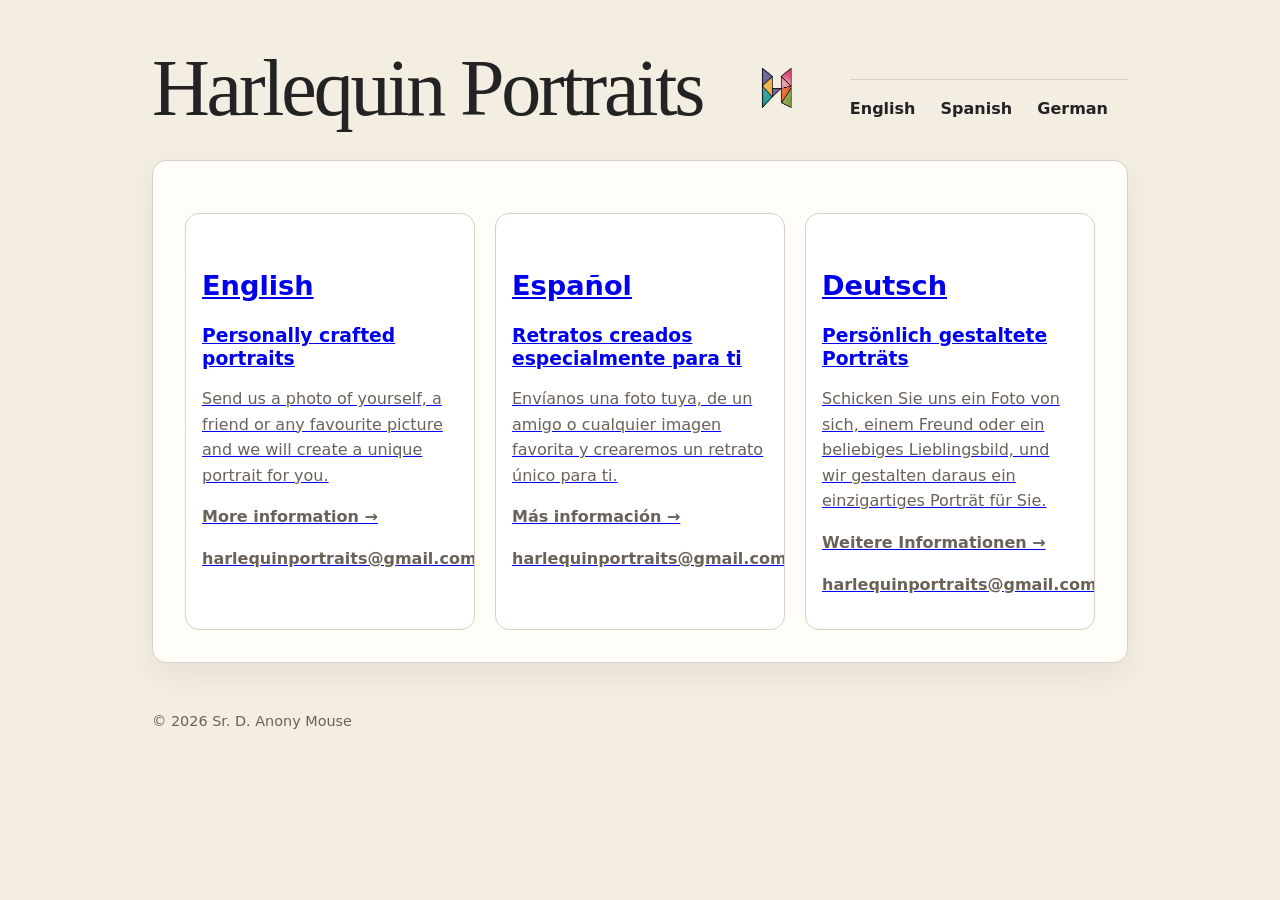
==== index.html @ 8757d45a "Add email contact to index.html" ====
<!DOCTYPE html>
<html lang="en">

<head>

    <meta charset="utf-8">

    <meta name="viewport"
          content="width=device-width, initial-scale=1">

    <title>Harlequin Portraits</title>

    <link rel="stylesheet" href="style.css">

</head>

<body>

<div class="wrapper">

    <header class="site-header">

        <h1 class="site-title">
            Harlequin Portraits
        </h1>

        <img src="mini-hq-logo.png"
             alt="Harlequin Portraits logo"
             class="site-logo">

        <nav>
            <a href="uk.html">English</a>
            <a href="es.html">Spanish</a>
            <a href="de.html">German</a>
        </nav>

    </header>


    <main>

        <div class="gallery">


            <a href="uk.html" class="card">

                <div class="card-content">

                    <h2>English</h2>

                    <h3>
                        Personally crafted portraits
                    </h3>

                    <p>
                        Send us a photo of yourself, a friend or any favourite
                        picture and we will create a unique portrait for you.
                    </p>

                    <p>
                        <strong>More information →</strong>
                    </p>
                    <p><strong>harlequinportraits@gmail.com</strong></p>

                </div>

            </a>


            <a href="es.html" class="card">

                <div class="card-content">

                    <h2>Español</h2>

                    <h3>
                        Retratos creados especialmente para ti
                    </h3>

                    <p>
                        Envíanos una foto tuya, de un amigo o cualquier imagen
                        favorita y crearemos un retrato único para ti.
                    </p>

                    <p>
                        <strong>Más información →</strong>
                    </p>
                    <p><strong>harlequinportraits@gmail.com</strong></p>
                </div>

            </a>


            <a href="de.html" class="card">

                <div class="card-content">

                    <h2>Deutsch</h2>

                    <h3>
                        Persönlich gestaltete Porträts
                    </h3>

                    <p>
                        Schicken Sie uns ein Foto von sich, einem Freund oder
                        ein beliebiges Lieblingsbild, und wir gestalten daraus
                        ein einzigartiges Porträt für Sie.
                    </p>

                    <p>
                        <strong>Weitere Informationen →</strong>
                    </p>
                    <p><strong>harlequinportraits@gmail.com</strong></p>
                </div>

            </a>


        </div>

    </main>


    <footer>

        <p>
            © 2026 Sr. D. Anony Mouse
        </p>

    </footer>

</div>

</body>

</html>
---- style.css ----
:root {
    --bg: #f3ede2;
    --paper: #fffdf8;
    --text: #232323;
    --muted: #6a6258;
    --line: #d8d0c4;
    --accent: #b64026;
    --soft: #f7f1e7;
}

* {
    box-sizing: border-box;
}

body {
    margin: 0;
    background: var(--bg);
    color: var(--text);
    font-family: system-ui, -apple-system, "Segoe UI", Arial, sans-serif;
    line-height: 1.6;
}

.wrapper {
    max-width: 1040px;
    margin: 0 auto;
    padding: 2rem;
}

/* =========================================================
   HEADER
   ========================================================= */

header {
    padding: 1rem 0 2rem;
}

.site-header {
    display: flex;
    align-items: center;
    justify-content: space-between;
    gap: 2rem;
}

.site-title {
    margin: 0;
    font-family: Georgia, "Times New Roman", serif;
    font-size: clamp(2.6rem, 7vw, 5rem);
    line-height: 1;
    font-weight: normal;
    letter-spacing: -0.04em;
}

.site-title span {
    color: var(--accent);
}

.site-logo {
    width: 35px;
    height: auto;
    flex-shrink: 0;
}

.example {
    width: 200px;
    height: auto;
    flex-shrink: 0;
}

.tagline {
    max-width: 680px;
    margin: 0.75rem 0 0;
    color: var(--muted);
    font-size: 1.2rem;
}

/* =========================================================
   NAVIGATION
   ========================================================= */

nav {
    margin-top: 1.5rem;
    padding-top: 1rem;
    border-top: 1px solid var(--line);
}

nav a {
    margin-right: 1.25rem;
    color: var(--text);
    text-decoration: none;
    font-weight: 700;
}

nav a:hover {
    color: var(--accent);
}

/* =========================================================
   MAIN CONTENT
   ========================================================= */

main {
    background: var(--paper);
    border: 1px solid var(--line);
    border-radius: 14px;
    padding: 2rem;
    box-shadow: 0 12px 30px rgba(0, 0, 0, 0.06);
}

h1,
h2,
h3 {
    line-height: 1.2;
}

h1 {
    margin-top: 0;
    font-size: clamp(2rem, 4vw, 3.2rem);
}

h2 {
    margin-top: 2.5rem;
    font-size: 1.7rem;
}

h3 {
    margin-bottom: 0.4rem;
}

.hero {
    max-width: 760px;
    font-size: 1.25rem;
    color: var(--muted);
}

.intro {
    max-width: 760px;
    font-size: 1.1rem;
}

/* =========================================================
   BUTTONS
   ========================================================= */

.button {
    display: inline-block;
    margin-top: 1rem;
    padding: 0.75rem 1.25rem;
    border: 2px solid var(--accent);
    border-radius: 999px;
    color: var(--accent);
    text-decoration: none;
    font-weight: 800;
}

.button:hover {
    background: var(--accent);
    color: var(--paper);
}

/* =========================================================
   GALLERY
   ========================================================= */

.gallery {
    display: grid;
    grid-template-columns: repeat(auto-fit, minmax(230px, 1fr));
    gap: 1.25rem;
    margin-top: 1.25rem;
}

.card {
    border: 1px solid var(--line);
    border-radius: 14px;
    overflow: hidden;
    background: #ffffff;
}

.placeholder {
    height: 190px;
    background:
        linear-gradient(
            135deg,
            #b64026 0%,
            #e5a23a 40%,
            #0f5c74 100%
        );
}

.placeholder.alt1 {
    background:
        linear-gradient(
            135deg,
            #111111 0%,
            #b64026 55%,
            #f3ede2 100%
        );
}

.placeholder.alt2 {
    background:
        linear-gradient(
            135deg,
            #0f5c74 0%,
            #f3ede2 45%,
            #d49a2a 100%
        );
}

.card-content {
    padding: 1rem;
}

.card-content p {
    color: var(--muted);
}

/* =========================================================
   SERVICE / PRODUCT PAGES
   Used for Harlequin and later similar pages
   ========================================================= */

.service-text {
    max-width: 760px;
}

.process {
    margin: 1.5rem 0;
    padding: 1rem 1.25rem;
    background: var(--soft);
    border-left: 4px solid var(--accent);
    border-radius: 8px;
    font-size: 1.1rem;
    font-weight: 600;
}

.price-grid {
    display: grid;
    grid-template-columns: repeat(auto-fit, minmax(240px, 1fr));
    gap: 1rem;
    margin: 1.5rem 0;
}

.price-card {
    padding: 1.25rem;
    background: #ffffff;
    border: 1px solid var(--line);
    border-radius: 12px;
}

.price-title {
    display: block;
    color: var(--muted);
}

.price {
    display: block;
    margin-top: 0.3rem;
    color: var(--accent);
    font-family: Georgia, "Times New Roman", serif;
    font-size: 1.2rem;
    line-height: 1.2;
}

/* =========================================================
   NOTES / CALLOUTS
   ========================================================= */

.note {
    margin-top: 2rem;
    padding-left: 1rem;
    border-left: 4px solid var(--accent);
    color: var(--muted);
    font-size: 1.1rem;
}

/* =========================================================
   IMAGES
   ========================================================= */

.page-image {
    display: block;
    max-width: 100%;
    height: auto;
    margin: 1.5rem auto;
    border-radius: 12px;
}

/* =========================================================
   FOOTER
   ========================================================= */

footer {
    padding: 2rem 0 0;
    color: var(--muted);
    font-size: 0.9rem;
}

/* =========================================================
   MOBILE
   ========================================================= */

@media (max-width: 600px) {

    .wrapper {
        padding: 1rem;
    }

    main {
        padding: 1.25rem;
    }

    .site-header {
        gap: 1rem;
    }

    .site-logo {
        width: 30px;
    }

    nav a {
        display: inline-block;
        margin-bottom: 0.5rem;
    }

    .price-grid {
        grid-template-columns: 1fr;
    }
}
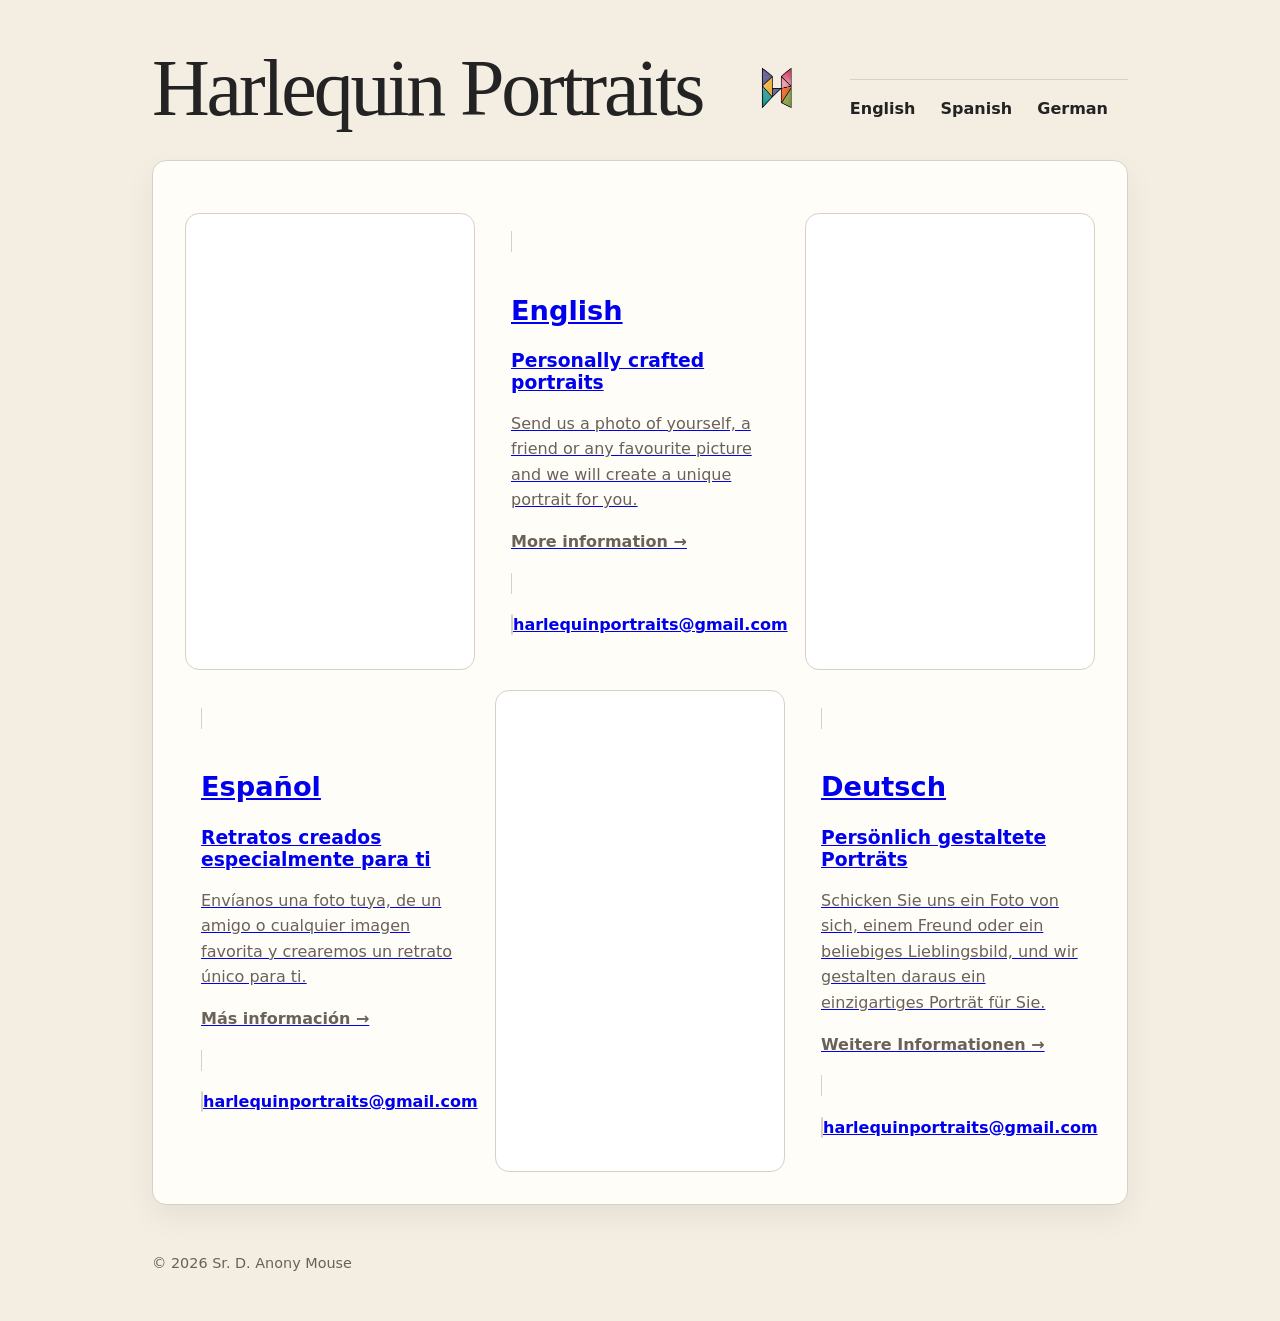
==== commit 02a67f77: "Update email display to be a clickable link" ====
--- a/index.html
+++ b/index.html
@@ -60,7 +60,11 @@
                     <p>
                         <strong>More information →</strong>
                     </p>
-                    <p><strong>harlequinportraits@gmail.com</strong></p>
+                    <p>
+    <strong>
+        <a href="mailto:harlequinportraits@gmail.com">harlequinportraits@gmail.com</a>
+    </strong>
+</p>
 
                 </div>
 
@@ -85,7 +89,11 @@
                     <p>
                         <strong>Más información →</strong>
                     </p>
-                    <p><strong>harlequinportraits@gmail.com</strong></p>
+                    <p>
+    <strong>
+        <a href="mailto:harlequinportraits@gmail.com">harlequinportraits@gmail.com</a>
+    </strong>
+</p>
                 </div>
 
             </a>
@@ -110,7 +118,11 @@
                     <p>
                         <strong>Weitere Informationen →</strong>
                     </p>
-                    <p><strong>harlequinportraits@gmail.com</strong></p>
+                    <p>
+    <strong>
+        <a href="mailto:harlequinportraits@gmail.com">harlequinportraits@gmail.com</a>
+    </strong>
+</p>
                 </div>
 
             </a>
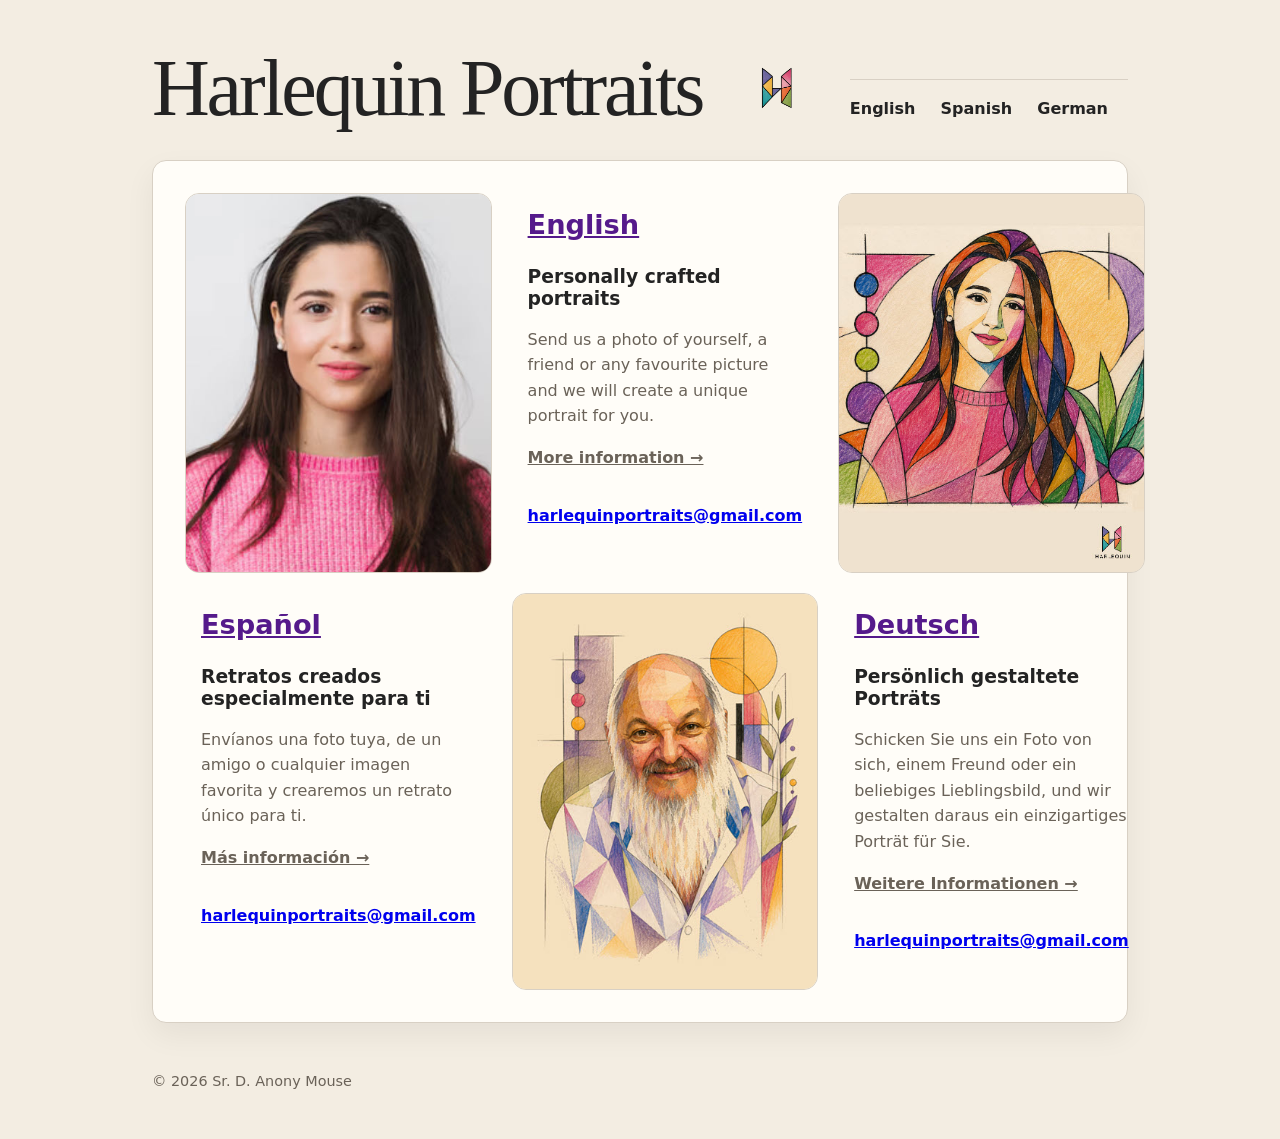
==== commit 7ffe2a9b: "Refactor HTML structure for language sections" ====
--- a/index.html
+++ b/index.html
@@ -39,93 +39,140 @@
 
     <main>
 
-        <div class="gallery">
+        <div class="home-grid">
 
 
-            <a href="uk.html" class="card">
+            <!-- TOP LEFT IMAGE -->
 
-                <div class="card-content">
+            <div class="home-image home-image-left">
 
-                    <h2>English</h2>
+                <img src="examplefoto1.jpg"
+                     alt="Example Harlequin portrait">
 
-                    <h3>
-                        Personally crafted portraits
-                    </h3>
-
-                    <p>
-                        Send us a photo of yourself, a friend or any favourite
-                        picture and we will create a unique portrait for you.
-                    </p>
-
-                    <p>
-                        <strong>More information →</strong>
-                    </p>
-                    <p>
-    <strong>
-        <a href="mailto:harlequinportraits@gmail.com">harlequinportraits@gmail.com</a>
-    </strong>
-</p>
-
-                </div>
-
-            </a>
+            </div>
 
 
-            <a href="es.html" class="card">
+            <!-- ENGLISH -->
 
-                <div class="card-content">
+            <section class="home-language home-english">
 
-                    <h2>Español</h2>
+                <h2>
+                    <a href="uk.html">English</a>
+                </h2>
 
-                    <h3>
-                        Retratos creados especialmente para ti
-                    </h3>
+                <h3>
+                    Personally crafted portraits
+                </h3>
 
-                    <p>
-                        Envíanos una foto tuya, de un amigo o cualquier imagen
-                        favorita y crearemos un retrato único para ti.
-                    </p>
+                <p>
+                    Send us a photo of yourself, a friend or any favourite
+                    picture and we will create a unique portrait for you.
+                </p>
 
-                    <p>
-                        <strong>Más información →</strong>
-                    </p>
-                    <p>
-    <strong>
-        <a href="mailto:harlequinportraits@gmail.com">harlequinportraits@gmail.com</a>
-    </strong>
-</p>
-                </div>
+                <p>
+                    <strong>
+                        <a href="uk.html">More information →</a>
+                    </strong>
+                </p>
 
-            </a>
+                <p class="home-email">
+                    <strong>
+                        <a href="mailto:harlequinportraits@gmail.com">
+                            harlequinportraits@gmail.com
+                        </a>
+                    </strong>
+                </p>
+
+            </section>
 
 
-            <a href="de.html" class="card">
+            <!-- TOP RIGHT IMAGE -->
 
-                <div class="card-content">
+            <div class="home-image home-image-right">
 
-                    <h2>Deutsch</h2>
+                <img src="exprint1.jpg"
+                     alt="Example Harlequin print">
 
-                    <h3>
-                        Persönlich gestaltete Porträts
-                    </h3>
+            </div>
 
-                    <p>
-                        Schicken Sie uns ein Foto von sich, einem Freund oder
-                        ein beliebiges Lieblingsbild, und wir gestalten daraus
-                        ein einzigartiges Porträt für Sie.
-                    </p>
 
-                    <p>
-                        <strong>Weitere Informationen →</strong>
-                    </p>
-                    <p>
-    <strong>
-        <a href="mailto:harlequinportraits@gmail.com">harlequinportraits@gmail.com</a>
-    </strong>
-</p>
-                </div>
+            <!-- SPANISH -->
 
-            </a>
+            <section class="home-language home-spanish">
+
+                <h2>
+                    <a href="es.html">Español</a>
+                </h2>
+
+                <h3>
+                    Retratos creados especialmente para ti
+                </h3>
+
+                <p>
+                    Envíanos una foto tuya, de un amigo o cualquier imagen
+                    favorita y crearemos un retrato único para ti.
+                </p>
+
+                <p>
+                    <strong>
+                        <a href="es.html">Más información →</a>
+                    </strong>
+                </p>
+
+                <p class="home-email">
+                    <strong>
+                        <a href="mailto:harlequinportraits@gmail.com">
+                            harlequinportraits@gmail.com
+                        </a>
+                    </strong>
+                </p>
+
+            </section>
+
+
+            <!-- LOWER CENTRE IMAGE -->
+
+            <div class="home-image home-image-centre">
+
+                <img src="harlequin-caesar small.jpg"
+                     alt="Example Harlequin portrait">
+
+            </div>
+
+
+            <!-- GERMAN -->
+
+            <section class="home-language home-german">
+
+                <h2>
+                    <a href="de.html">Deutsch</a>
+                </h2>
+
+                <h3>
+                    Persönlich gestaltete Porträts
+                </h3>
+
+                <p>
+                    Schicken Sie uns ein Foto von sich, einem Freund oder
+                    ein beliebiges Lieblingsbild, und wir gestalten daraus
+                    ein einzigartiges Porträt für Sie.
+                </p>
+
+                <p>
+                    <strong>
+                        <a href="de.html">Weitere Informationen →</a>
+                    </strong>
+                </p>
+
+                <p class="home-email">
+                    <strong>
+                        <a href="mailto:harlequinportraits@gmail.com">
+                            harlequinportraits@gmail.com
+                        </a>
+                    </strong>
+                </p>
+
+            </section>
 
 
         </div>
--- a/style.css
+++ b/style.css
@@ -215,6 +215,99 @@
 }
 
 /* =========================================================
+   INDEX PAGE
+   ========================================================= */
+
+.home-grid {
+    display: grid;
+    grid-template-columns: 1fr 1fr 1fr;
+    grid-template-areas:
+        "left english right"
+        "spanish centre german";
+    gap: 1.25rem;
+    align-items: stretch;
+}
+
+.home-image-left {
+    grid-area: left;
+}
+
+.home-english {
+    grid-area: english;
+}
+
+.home-image-right {
+    grid-area: right;
+}
+
+.home-spanish {
+    grid-area: spanish;
+}
+
+.home-image-centre {
+    grid-area: centre;
+}
+
+.home-german {
+    grid-area: german;
+}
+
+/* IMAGE PANELS */
+
+.home-image {
+    border: 1px solid var(--line);
+    border-radius: 14px;
+    overflow: hidden;
+    background: #ffffff;
+    min-height: 380px;
+    display: flex;
+    align-items: center;
+    justify-content: center;
+}
+
+.home-image img {
+    display: block;
+    width: 100%;
+    height: 100%;
+    object-fit: cover;
+}
+
+/* LANGUAGE PANELS */
+
+.home-language {
+    padding: 1rem;
+}
+
+.home-language h2 {
+    margin-top: 0;
+    font-size: 1.7rem;
+}
+
+.home-language h3 {
+    margin-top: 1.5rem;
+}
+
+.home-language p {
+    color: var(--muted);
+}
+
+.home-language a {
+    color: inherit;
+}
+
+.home-language h2 a {
+    color: #551a8b;
+}
+
+.home-email {
+    margin-top: 2rem;
+}
+
+.home-email a {
+    color: #0000ee;
+}
+
+/* =========================================================
    SERVICE / PRODUCT PAGES
    Used for Harlequin and later similar pages
    ========================================================= */
@@ -325,4 +418,29 @@
     .price-grid {
         grid-template-columns: 1fr;
     }
-}
+
+    .home-grid {
+        grid-template-columns: 1fr;
+        grid-template-areas:
+            "left"
+            "english"
+            "right"
+            "spanish"
+            "centre"
+            "german";
+    }
+
+    .home-image {
+        min-height: 0;
+    }
+
+    .home-image img {
+        width: 100%;
+        height: auto;
+        object-fit: contain;
+    }
+
+    .home-language {
+        padding: 0.5rem 0;
+    }
+}
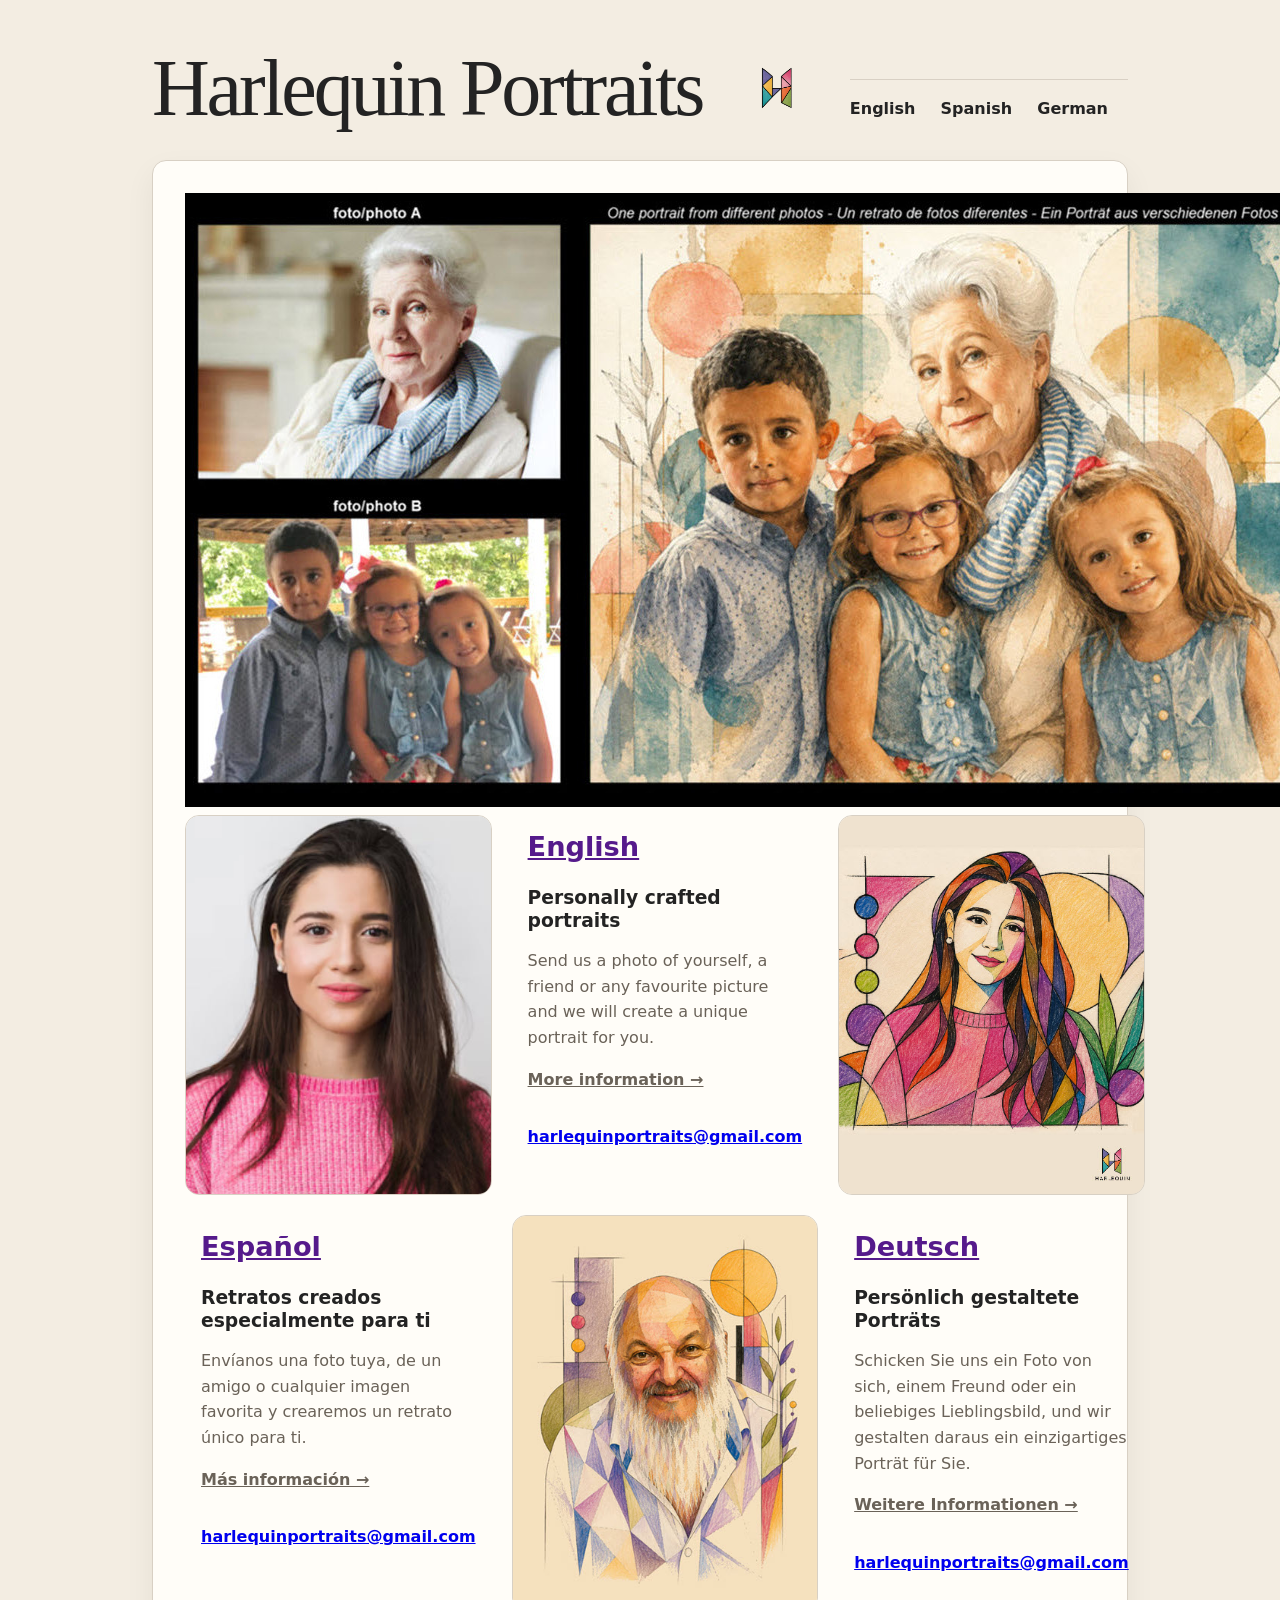
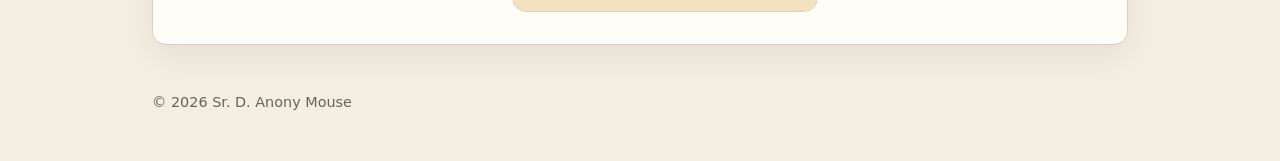
==== commit 41cdb662: "Add multi-photo example to index.html Added a multi-photo example section with an image." ====
--- a/index.html
+++ b/index.html
@@ -39,6 +39,16 @@
 
     <main>
 
+        <!-- MAIN MULTI-PHOTO EXAMPLE -->
+
+        <div class="home-hero">
+
+            <img src="web-combo.jpg"
+                 alt="One Harlequin portrait created from different photographs">
+
+        </div>
+
+
         <div class="home-grid">
 
 
@@ -190,6 +200,9 @@
 
 </div>
 
+<script data-goatcounter="https://harlequin-online.goatcounter.com/count"
+        async src="//gc.zgo.at/count.js"></script>
+
 </body>
 
 </html>
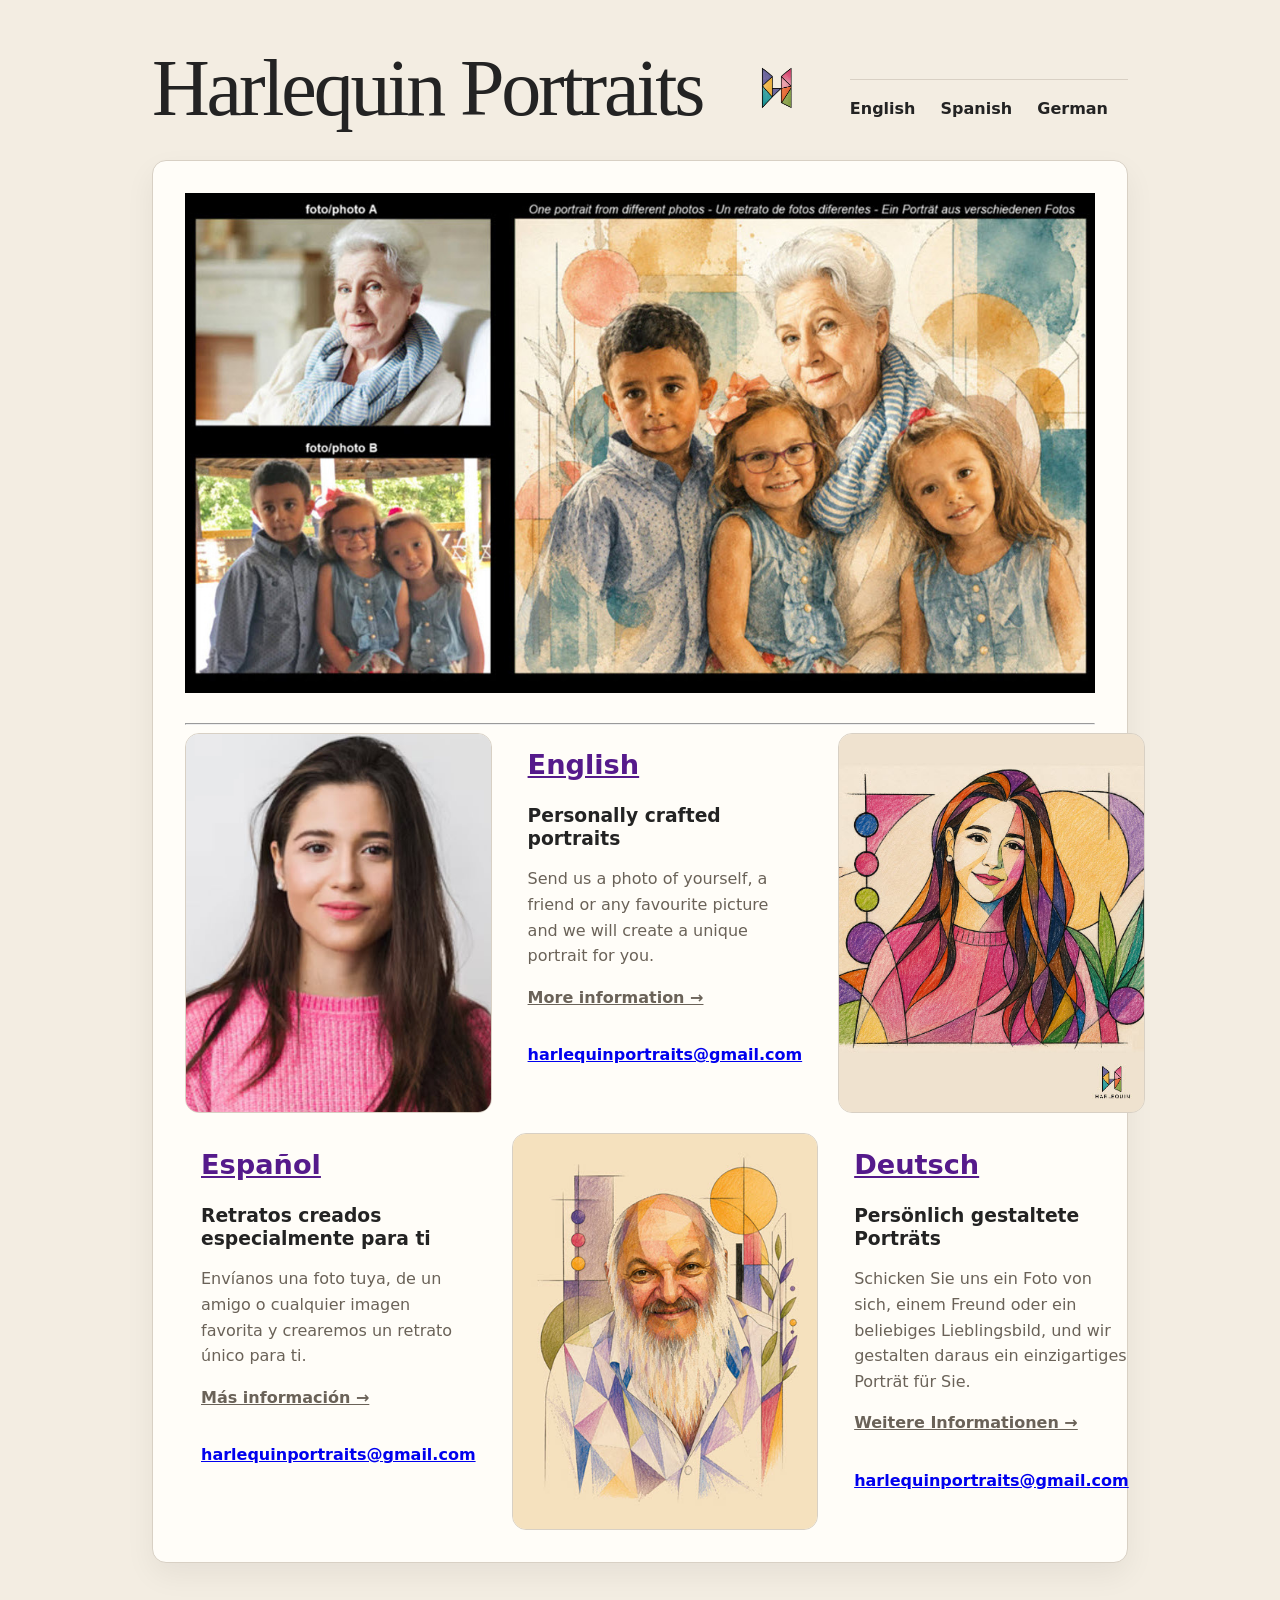
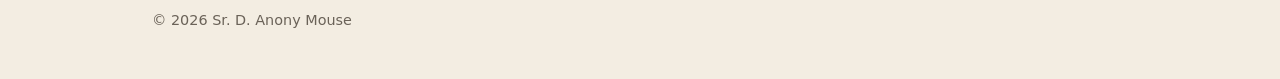
==== commit 6c1bd473: "Add horizontal rule in home grid section" ====
--- a/index.html
+++ b/index.html
@@ -47,6 +47,7 @@
                  alt="One Harlequin portrait created from different photographs">
 
         </div>
+        <hr>
 
 
         <div class="home-grid">
--- a/style.css
+++ b/style.css
@@ -307,6 +307,20 @@
     color: #0000ee;
 }
 
+.home-hero {
+    width: 100%;
+    margin: 0 auto 30px auto;
+    text-align: center;
+}
+
+.home-hero img {
+    display: block;
+    width: 100%;
+    height: auto;
+    margin: 0 auto;
+}
+
+
 /* =========================================================
    SERVICE / PRODUCT PAGES
    Used for Harlequin and later similar pages
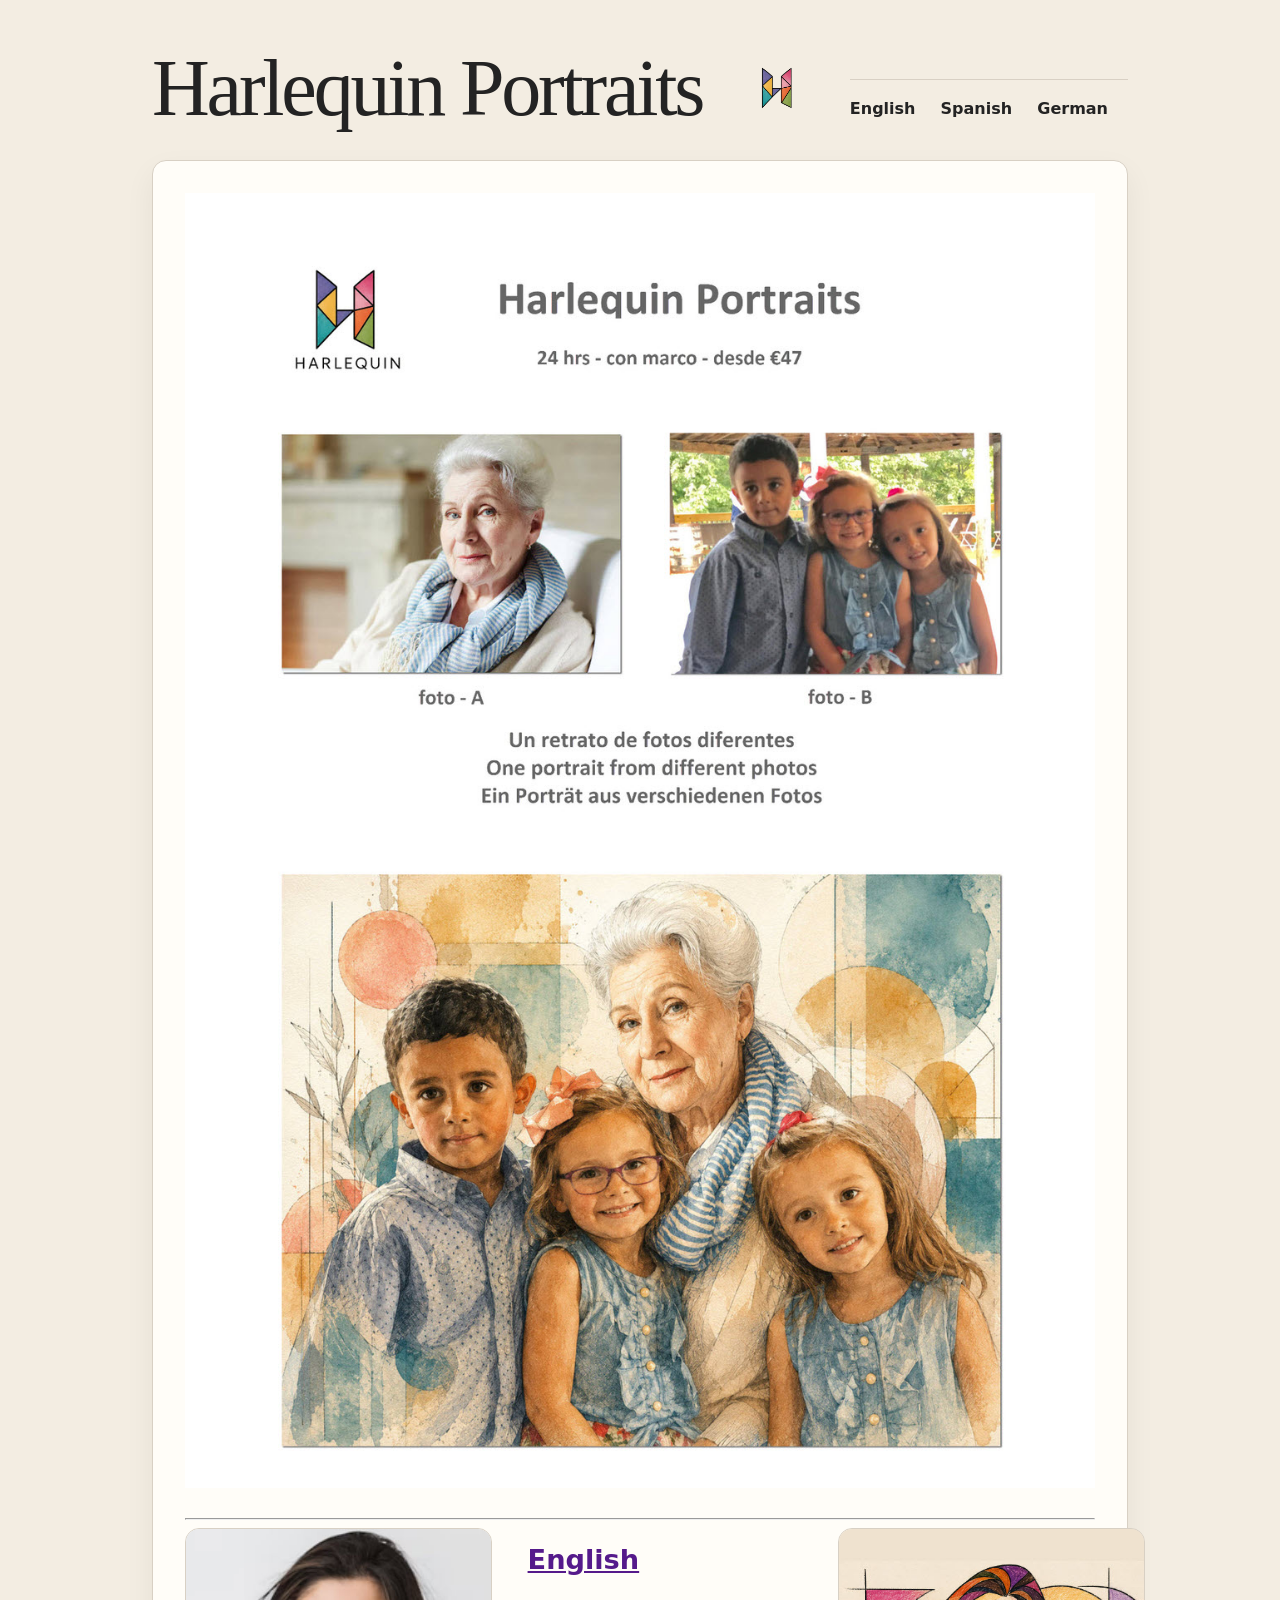
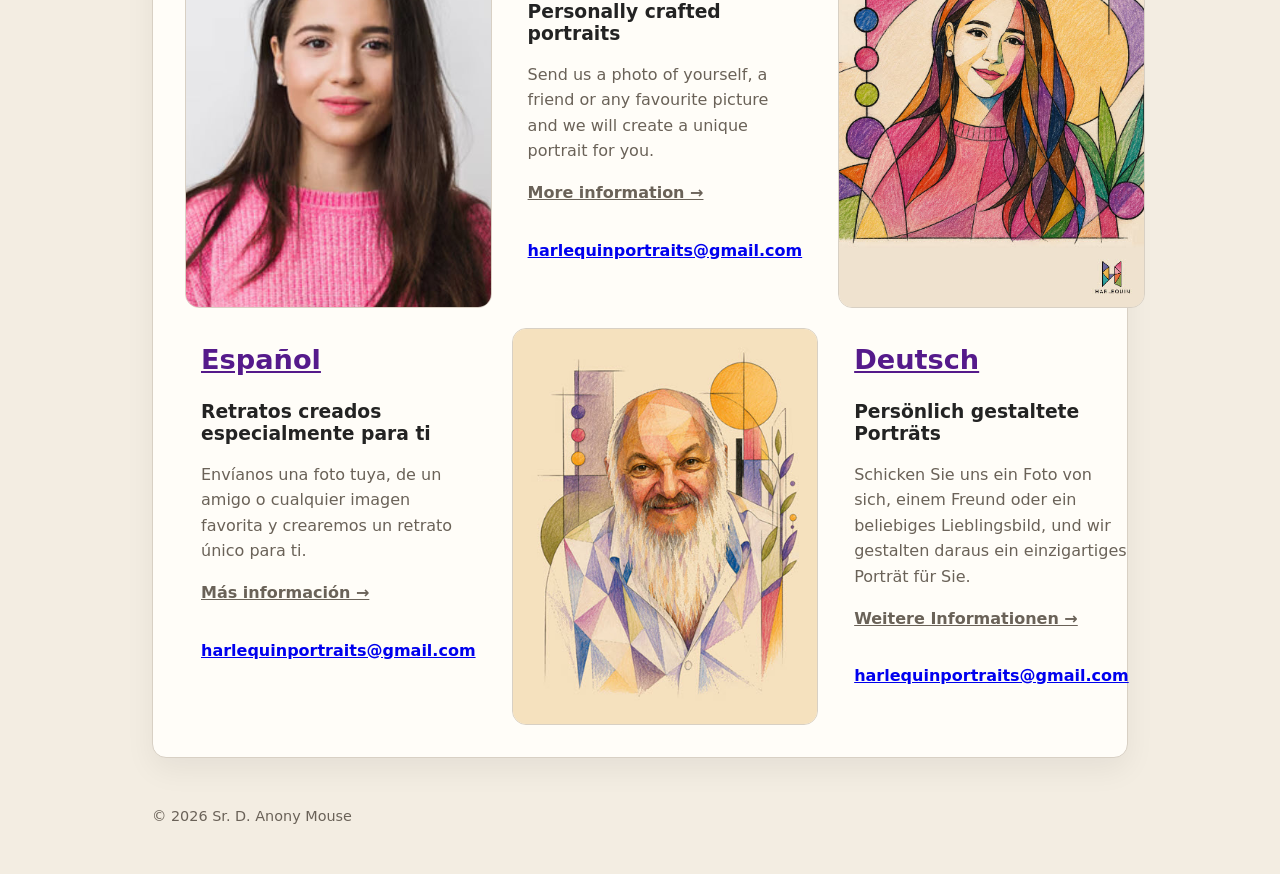
==== commit 29d41ff4: "Fix image tag formatting in index.html" ====
--- a/index.html
+++ b/index.html
@@ -43,7 +43,7 @@
 
         <div class="home-hero">
 
-            <img src="web-combo.jpg"
+            <img src="ping.jpg"
                  alt="One Harlequin portrait created from different photographs">
 
         </div>
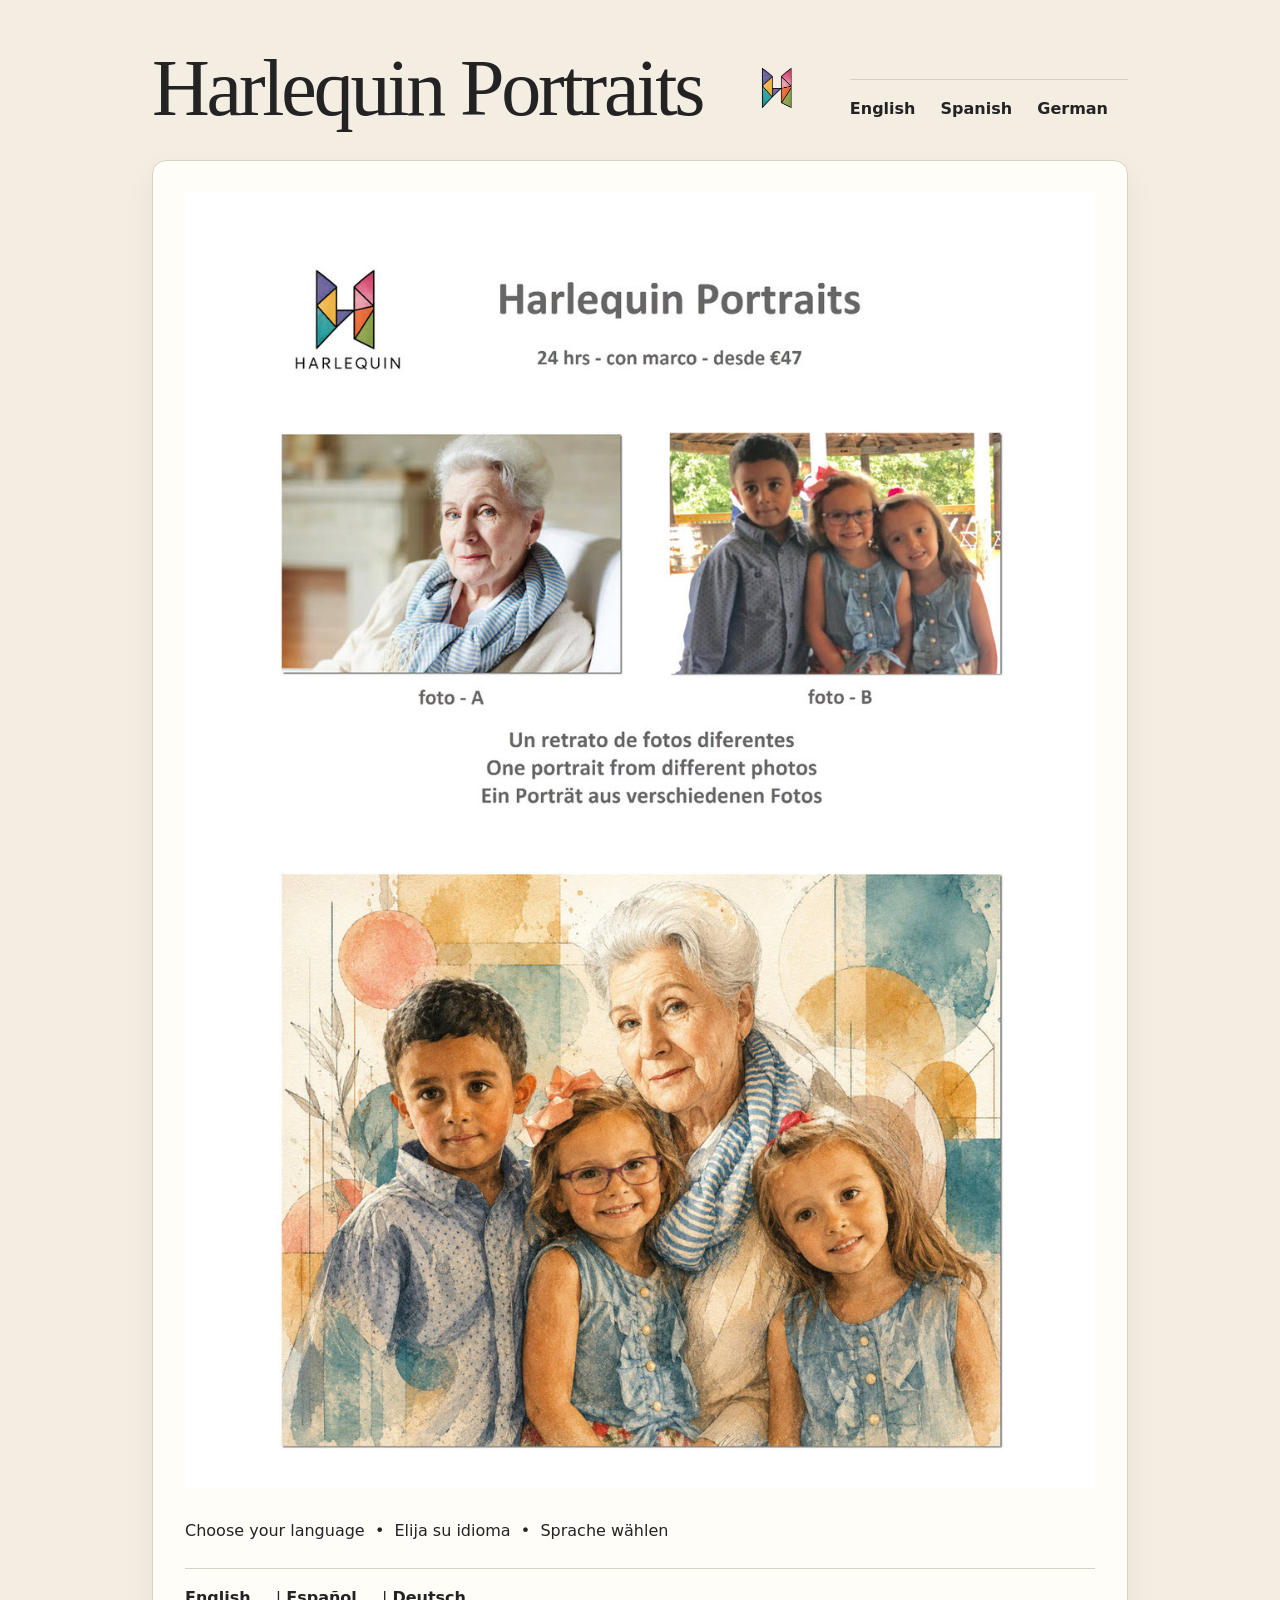
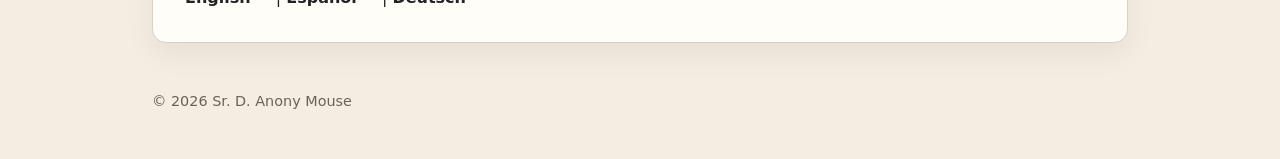
==== commit ce60f78f: "Update index.html" ====
--- a/index.html
+++ b/index.html
@@ -47,144 +47,25 @@
                  alt="One Harlequin portrait created from different photographs">
 
         </div>
-        <hr>
 
 
-        <div class="home-grid">
+        <!-- LANGUAGE MENU -->
 
+        <div class="home-language-menu">
 
-            <!-- TOP LEFT IMAGE -->
+            <p>
+                Choose your language &nbsp;•&nbsp;
+                Elija su idioma &nbsp;•&nbsp;
+                Sprache wählen
+            </p>
 
-            <div class="home-image home-image-left">
-
-                <img src="examplefoto1.jpg"
-                     alt="Example Harlequin portrait">
-
-            </div>
-
-
-            <!-- ENGLISH -->
-
-            <section class="home-language home-english">
-
-                <h2>
-                    <a href="uk.html">English</a>
-                </h2>
-
-                <h3>
-                    Personally crafted portraits
-                </h3>
-
-                <p>
-                    Send us a photo of yourself, a friend or any favourite
-                    picture and we will create a unique portrait for you.
-                </p>
-
-                <p>
-                    <strong>
-                        <a href="uk.html">More information →</a>
-                    </strong>
-                </p>
-
-                <p class="home-email">
-                    <strong>
-                        <a href="mailto:harlequinportraits@gmail.com">
-                            harlequinportraits@gmail.com
-                        </a>
-                    </strong>
-                </p>
-
-            </section>
-
-
-            <!-- TOP RIGHT IMAGE -->
-
-            <div class="home-image home-image-right">
-
-                <img src="exprint1.jpg"
-                     alt="Example Harlequin print">
-
-            </div>
-
-
-            <!-- SPANISH -->
-
-            <section class="home-language home-spanish">
-
-                <h2>
-                    <a href="es.html">Español</a>
-                </h2>
-
-                <h3>
-                    Retratos creados especialmente para ti
-                </h3>
-
-                <p>
-                    Envíanos una foto tuya, de un amigo o cualquier imagen
-                    favorita y crearemos un retrato único para ti.
-                </p>
-
-                <p>
-                    <strong>
-                        <a href="es.html">Más información →</a>
-                    </strong>
-                </p>
-
-                <p class="home-email">
-                    <strong>
-                        <a href="mailto:harlequinportraits@gmail.com">
-                            harlequinportraits@gmail.com
-                        </a>
-                    </strong>
-                </p>
-
-            </section>
-
-
-            <!-- LOWER CENTRE IMAGE -->
-
-            <div class="home-image home-image-centre">
-
-                <img src="harlequin-caesar small.jpg"
-                     alt="Example Harlequin portrait">
-
-            </div>
-
-
-            <!-- GERMAN -->
-
-            <section class="home-language home-german">
-
-                <h2>
-                    <a href="de.html">Deutsch</a>
-                </h2>
-
-                <h3>
-                    Persönlich gestaltete Porträts
-                </h3>
-
-                <p>
-                    Schicken Sie uns ein Foto von sich, einem Freund oder
-                    ein beliebiges Lieblingsbild, und wir gestalten daraus
-                    ein einzigartiges Porträt für Sie.
-                </p>
-
-                <p>
-                    <strong>
-                        <a href="de.html">Weitere Informationen →</a>
-                    </strong>
-                </p>
-
-                <p class="home-email">
-                    <strong>
-                        <a href="mailto:harlequinportraits@gmail.com">
-                            harlequinportraits@gmail.com
-                        </a>
-                    </strong>
-                </p>
-
-            </section>
-
+            <nav>
+                <a href="uk.html">English</a>
+                <span>|</span>
+                <a href="es.html">Español</a>
+                <span>|</span>
+                <a href="de.html">Deutsch</a>
+            </nav>
 
         </div>
 
--- a/style.css
+++ b/style.css
@@ -61,7 +61,7 @@
 }
 
 .example {
-    width: 200px;
+    width: 250px;
     height: auto;
     flex-shrink: 0;
 }
